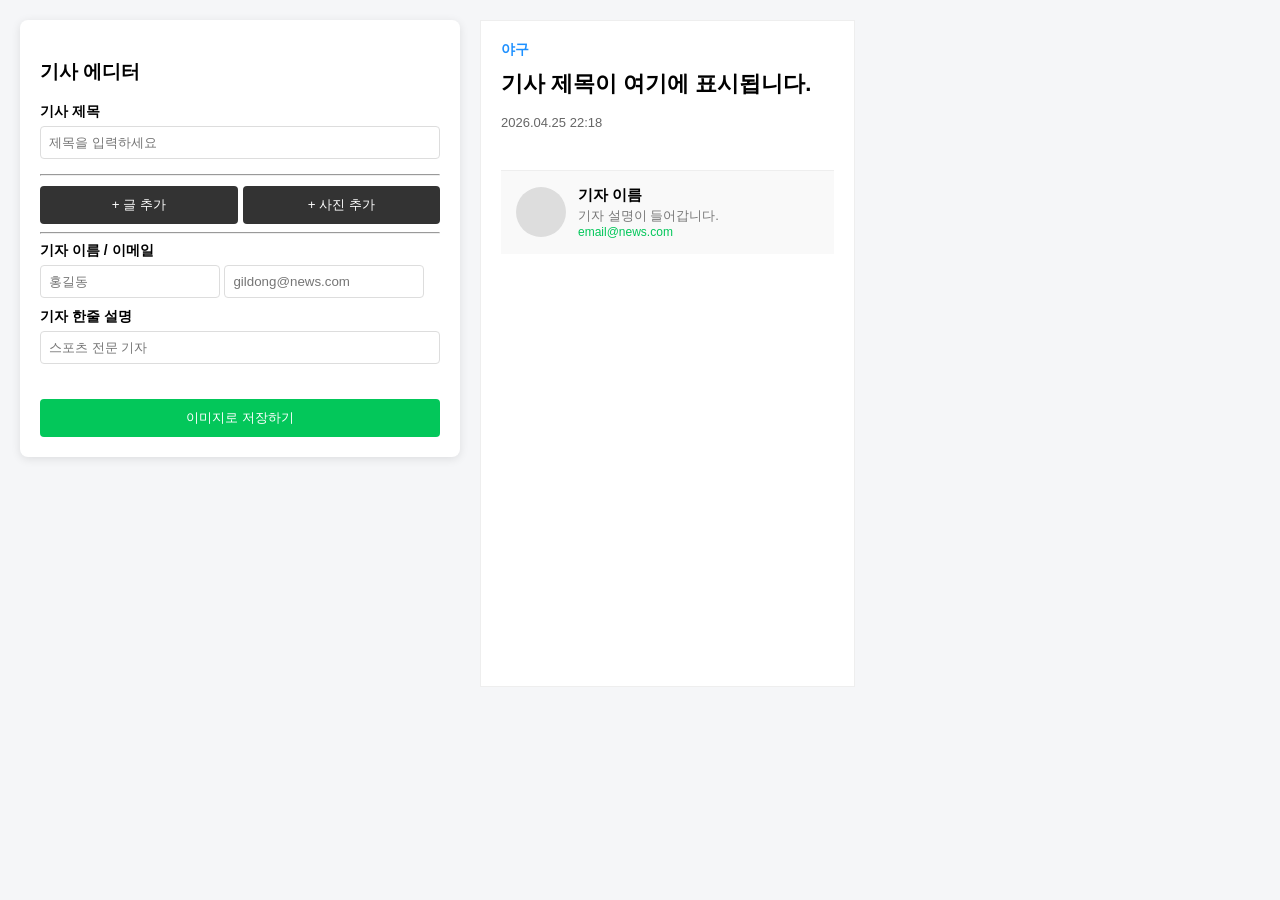
==== index.html @ 382bf340 "뼈대 제작" ====
<!DOCTYPE html>
<html lang="ko">
<head>
    <meta charset="UTF-8">
    <meta name="viewport" content="width=device-width, initial-scale=1.0">
    <title>뉴스 이미지 생성기</title>
    <style>
        :root {
            --naver-green: #03c75a;
            --bg-gray: #f5f6f8;
        }

        body { font-family: -apple-system, BlinkMacSystemFont, "Malgun Gothic", dotum, sans-serif; background: var(--bg-gray); margin: 0; padding: 20px; display: flex; gap: 20px; }
        
        /* 에디터 설정 */
        #editor { width: 400px; background: white; padding: 20px; border-radius: 8px; box-shadow: 0 2px 10px rgba(0,0,0,0.1); height: fit-content; }
        .input-group { margin-bottom: 15px; }
        label { display: block; font-weight: bold; margin-bottom: 5px; font-size: 14px; }
        input, textarea { width: 100%; padding: 8px; border: 1px solid #ddd; border-radius: 4px; box-sizing: border-box; }
        .btn-area { display: flex; gap: 5px; margin-top: 10px; }
        button { flex: 1; padding: 10px; cursor: pointer; border: none; border-radius: 4px; background: #333; color: white; }
        button.primary { background: var(--naver-green); }

        /* 미리보기 (네이버 뉴스 스타일) */
        #preview-container { background: white; width: 375px; min-height: 667px; padding: 20px; box-sizing: border-box; border: 1px solid #eee; position: relative; }
        .news-category { color: #1e90ff; font-weight: bold; font-size: 14px; margin-bottom: 10px; }
        .news-title { font-size: 22px; font-weight: bold; line-height: 1.4; margin-bottom: 15px; word-break: break-all; }
        .reporter-info-top { font-size: 13px; color: #666; margin-bottom: 20px; }
        
        .content-area img { width: 100%; border-radius: 4px; margin: 15px 0 5px; }
        .content-area p { font-size: 16px; line-height: 1.6; color: #333; margin: 10px 0; white-space: pre-wrap; }
        .img-caption { font-size: 13px; color: #888; text-align: center; margin-bottom: 15px; }

        .reporter-card { margin-top: 40px; padding: 15px; background: #f9f9f9; border-top: 1px solid #eee; display: flex; align-items: center; gap: 12px; }
        .reporter-img { width: 50px; height: 50px; background: #ddd; border-radius: 50%; overflow: hidden; }
        .reporter-text .name { font-weight: bold; font-size: 15px; }
        .reporter-text .desc { font-size: 13px; color: #777; margin-top: 2px; }
        .reporter-text .email { font-size: 12px; color: #03c75a; text-decoration: none; }
    </style>
</head>
<body>

<div id="editor">
    <h3>기사 에디터</h3>
    <div class="input-group">
        <label>기사 제목</label>
        <input type="text" id="in-title" placeholder="제목을 입력하세요" oninput="update()">
    </div>
    <hr>
    <div id="content-blocks">
        </div>
    <div class="btn-area">
        <button onclick="addBlock('text')">+ 글 추가</button>
        <button onclick="addBlock('image')">+ 사진 추가</button>
    </div>
    <hr>
    <div class="input-group">
        <label>기자 이름 / 이메일</label>
        <input type="text" id="in-name" placeholder="홍길동" oninput="update()" style="width:45%">
        <input type="text" id="in-email" placeholder="gildong@news.com" oninput="update()" style="width:50%">
        <label style="margin-top:10px">기자 한줄 설명</label>
        <input type="text" id="in-desc" placeholder="스포츠 전문 기자" oninput="update()">
    </div>
    <button class="primary" onclick="saveAsImage()" style="width: 100%; margin-top: 20px;">이미지로 저장하기</button>
</div>

<div id="preview-container">
    <div class="news-category">야구</div>
    <div class="news-title" id="out-title">기사 제목이 여기에 표시됩니다.</div>
    <div class="reporter-info-top" id="out-date">2026.04.25 22:18</div>
    
    <div id="out-content" class="content-area">
        </div>

    <div class="reporter-card">
        <div class="reporter-img"><img src="" id="out-rep-img" style="display:none; width:100%; height:100%; object-fit:cover;"></div>
        <div class="reporter-text">
            <div class="name" id="out-name">기자 이름</div>
            <div class="desc" id="out-desc">기자 설명이 들어갑니다.</div>
            <div class="email" id="out-email">email@news.com</div>
        </div>
    </div>
</div>

<script>
    let blockCount = 0;

    // 1. 문단 추가 함수
    function addBlock(type) {
        const container = document.getElementById('content-blocks');
        const div = document.createElement('div');
        div.className = 'input-group';
        div.id = `block-${blockCount}`;
        
        if(type === 'text') {
            div.innerHTML = `
                <label>글 문단 <span onclick="removeBlock(${blockCount})" style="cursor:pointer;color:red;float:right">삭제</span></label>
                <textarea oninput="update()" placeholder="내용을 입력하세요"></textarea>
            `;
        } else {
            div.innerHTML = `
                <label>사진 URL <span onclick="removeBlock(${blockCount})" style="cursor:pointer;color:red;float:right">삭제</span></label>
                <input type="text" oninput="update()" placeholder="이미지 주소를 입력하세요">
                <input type="text" oninput="update()" placeholder="사진 캡션(설명)" style="margin-top:5px; font-size:12px">
            `;
        }
        container.appendChild(div);
        blockCount++;
        update();
    }

    function removeBlock(id) {
        document.getElementById(`block-${id}`).remove();
        update();
    }

    // 2. 실시간 미리보기 업데이트
    function update() {
        document.getElementById('out-title').innerText = document.getElementById('in-title').value || "기사 제목이 여기에 표시됩니다.";
        document.getElementById('out-name').innerText = document.getElementById('in-name').value || "기자 이름";
        document.getElementById('out-desc').innerText = document.getElementById('in-desc').value || "기자 설명이 들어갑니다.";
        document.getElementById('out-email').innerText = document.getElementById('in-email').value || "email@news.com";

        const outContent = document.getElementById('out-content');
        outContent.innerHTML = '';
        
        const blocks = document.querySelectorAll('#content-blocks .input-group');
        blocks.forEach(block => {
            const textarea = block.querySelector('textarea');
            const inputs = block.querySelectorAll('input');
            
            if(textarea) { // 텍스트 블록
                const p = document.createElement('p');
                p.innerText = textarea.value;
                outContent.appendChild(p);
            } else if(inputs.length > 0) { // 이미지 블록
                const img = document.createElement('img');
                img.src = inputs[0].value;
                outContent.appendChild(img);
                if(inputs[1].value) {
                    const caption = document.createElement('div');
                    caption.className = 'img-caption';
                    caption.innerText = inputs[1].value;
                    outContent.appendChild(caption);
                }
            }
        });
    }

    // 3. 이미지로 저장 기능 (Canvas API 사용)
    async function saveAsImage() {
        const target = document.getElementById('preview-container');
        
        // 브라우저의 SVG 기능을 이용해 HTML을 이미지로 변환
        const svg = `
            <svg xmlns="http://www.w3.org/2000/svg" width="${target.offsetWidth}" height="${target.offsetHeight}">
                <foreignObject width="100%" height="100%">
                    <div xmlns="http://www.w3.org/1999/xhtml">
                        ${target.innerHTML}
                        <style>
                            ${Array.from(document.styleSheets[0].cssRules).map(rule => rule.cssText).join('')}
                            #preview-container { border:none; }
                        </style>
                    </div>
                </foreignObject>
            </svg>
        `;

        const canvas = document.createElement('canvas');
        canvas.width = target.offsetWidth;
        canvas.height = target.offsetHeight;
        const ctx = canvas.getContext('2d');
        
        const img = new Image();
        const svgBlob = new Blob([svg], {type: 'image/svg+xml;charset=utf-8'});
        const url = URL.createObjectURL(svgBlob);

        img.onload = function() {
            ctx.fillStyle = "white";
            ctx.fillRect(0, 0, canvas.width, canvas.height);
            ctx.drawImage(img, 0, 0);
            const pngUrl = canvas.toDataURL("image/png");
            const downloadLink = document.createElement("a");
            downloadLink.href = pngUrl;
            downloadLink.download = "news-article.png";
            downloadLink.click();
            URL.revokeObjectURL(url);
        };
        img.src = url;
    }
</script>

</body>
</html>
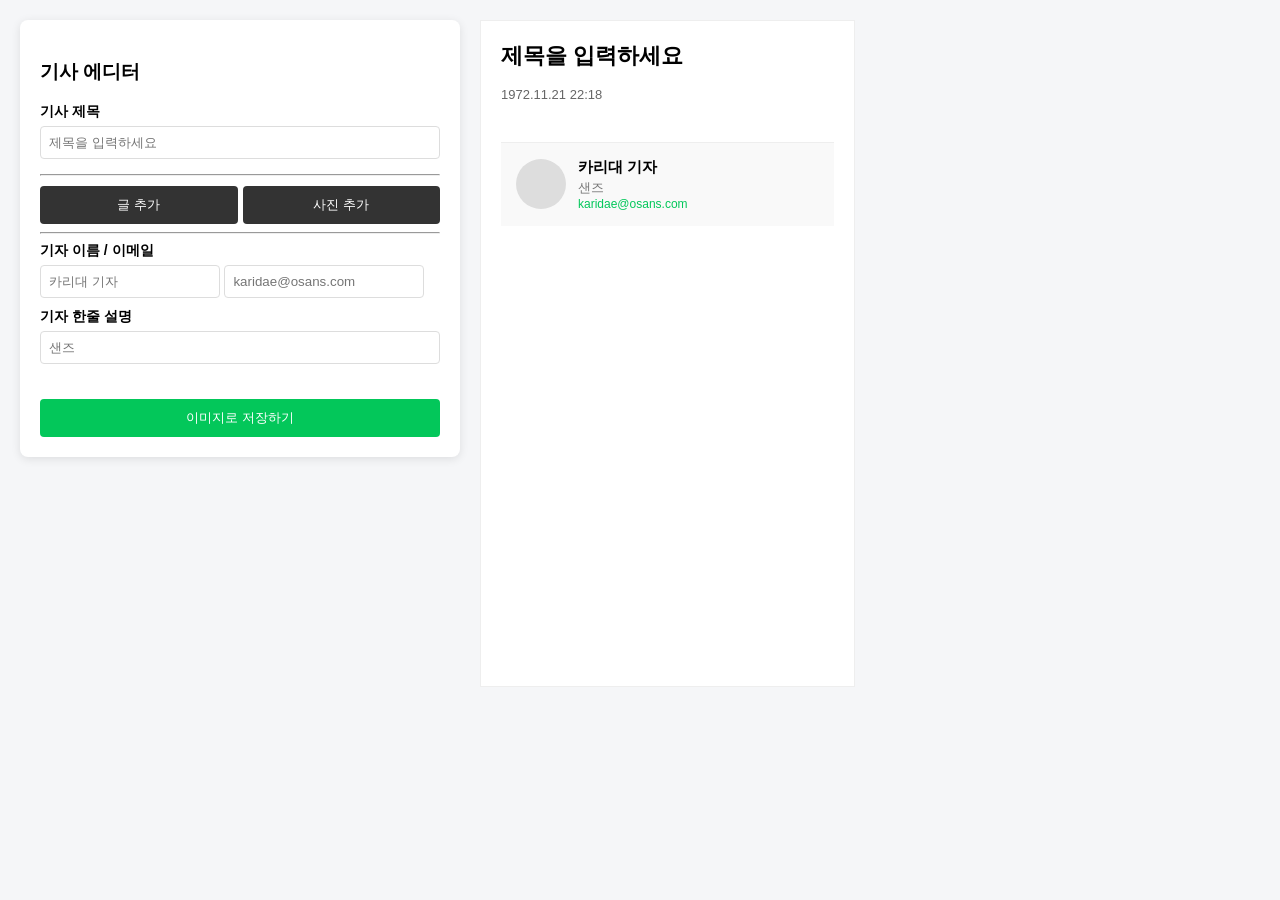
==== commit d6ca0867: "카리대기자 추가" ====
--- a/index.html
+++ b/index.html
@@ -3,7 +3,7 @@
 <head>
     <meta charset="UTF-8">
     <meta name="viewport" content="width=device-width, initial-scale=1.0">
-    <title>뉴스 이미지 생성기</title>
+    <title>기사 생성기</title>
     <style>
         :root {
             --naver-green: #03c75a;
@@ -50,24 +50,24 @@
     <div id="content-blocks">
         </div>
     <div class="btn-area">
-        <button onclick="addBlock('text')">+ 글 추가</button>
-        <button onclick="addBlock('image')">+ 사진 추가</button>
+        <button onclick="addBlock('text')">글 추가</button>
+        <button onclick="addBlock('image')">사진 추가</button>
     </div>
     <hr>
     <div class="input-group">
         <label>기자 이름 / 이메일</label>
-        <input type="text" id="in-name" placeholder="홍길동" oninput="update()" style="width:45%">
-        <input type="text" id="in-email" placeholder="gildong@news.com" oninput="update()" style="width:50%">
+        <input type="text" id="in-name" placeholder="카리대 기자" oninput="update()" style="width:45%">
+        <input type="text" id="in-email" placeholder="karidae@osans.com" oninput="update()" style="width:50%">
         <label style="margin-top:10px">기자 한줄 설명</label>
-        <input type="text" id="in-desc" placeholder="스포츠 전문 기자" oninput="update()">
+        <input type="text" id="in-desc" placeholder="샌즈" oninput="update()">
     </div>
     <button class="primary" onclick="saveAsImage()" style="width: 100%; margin-top: 20px;">이미지로 저장하기</button>
 </div>
 
 <div id="preview-container">
-    <div class="news-category">야구</div>
+    <!--<div class="news-category">야구</div>-->
     <div class="news-title" id="out-title">기사 제목이 여기에 표시됩니다.</div>
-    <div class="reporter-info-top" id="out-date">2026.04.25 22:18</div>
+    <div class="reporter-info-top" id="out-date">1972.11.21 22:18</div>
     
     <div id="out-content" class="content-area">
         </div>
@@ -83,6 +83,11 @@
 </div>
 
 <script>
+    window.onload = function() {
+        update();
+        console.log(document.getElementById('in-title').placeholder)
+    };
+
     let blockCount = 0;
 
     // 1. 문단 추가 함수
@@ -116,10 +121,10 @@
 
     // 2. 실시간 미리보기 업데이트
     function update() {
-        document.getElementById('out-title').innerText = document.getElementById('in-title').value || "기사 제목이 여기에 표시됩니다.";
-        document.getElementById('out-name').innerText = document.getElementById('in-name').value || "기자 이름";
-        document.getElementById('out-desc').innerText = document.getElementById('in-desc').value || "기자 설명이 들어갑니다.";
-        document.getElementById('out-email').innerText = document.getElementById('in-email').value || "email@news.com";
+        document.getElementById('out-title').innerText = document.getElementById('in-title').value || document.getElementById('in-title').placeholder;
+        document.getElementById('out-name').innerText = document.getElementById('in-name').value || document.getElementById('in-name').placeholder;
+        document.getElementById('out-desc').innerText = document.getElementById('in-desc').value || document.getElementById('in-desc').placeholder;
+        document.getElementById('out-email').innerText = document.getElementById('in-email').value || document.getElementById('in-email').placeholder;
 
         const outContent = document.getElementById('out-content');
         outContent.innerHTML = '';
